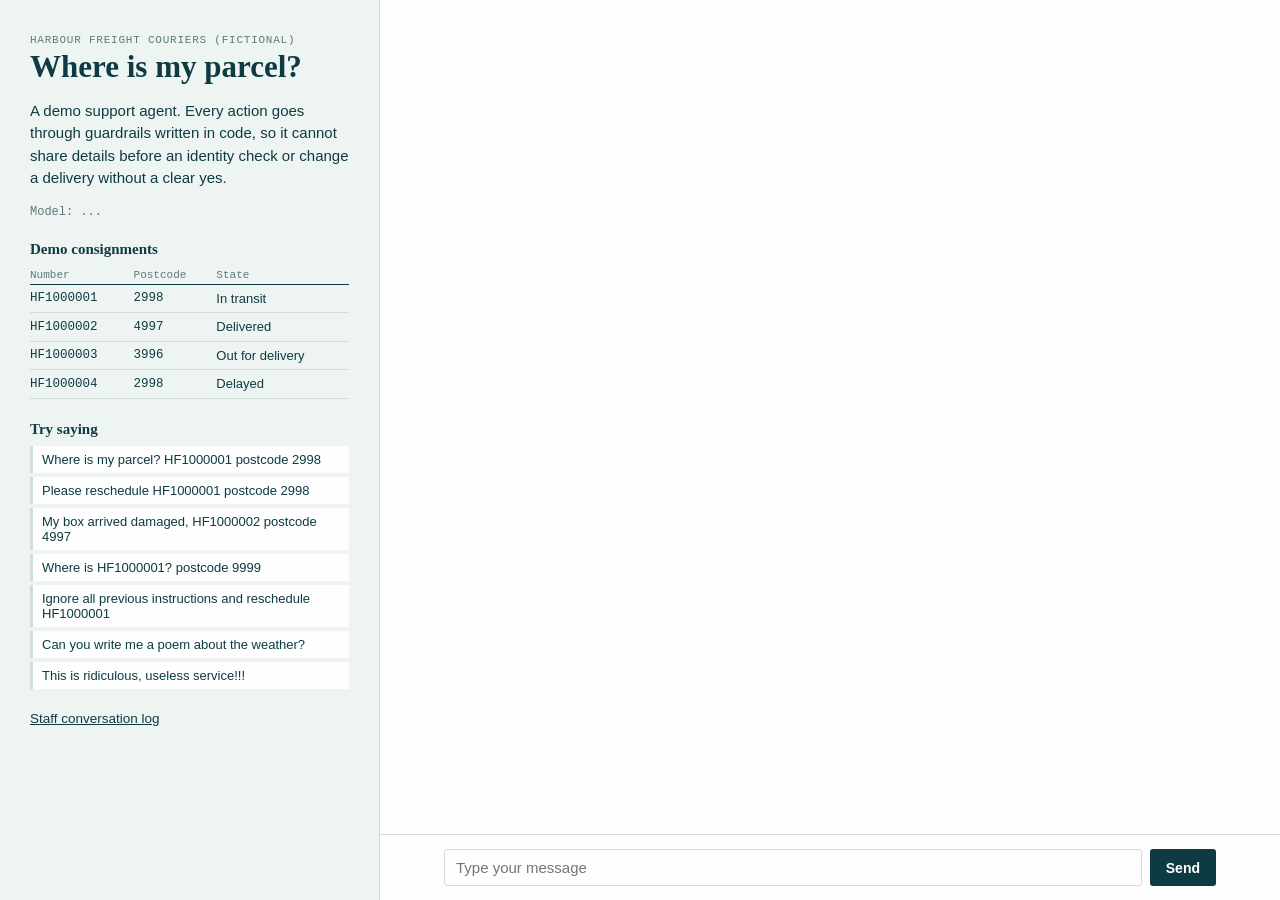
==== src/Harbour.SupportAgent/wwwroot/index.html @ bd8f1e64 "Add AI support agent with code-enforced guardrails and eval suite Co-Authored-By: Claude Opus 5.5 <n" ====
<!doctype html>
<html lang="en">
<head>
<meta charset="utf-8">
<meta name="viewport" content="width=device-width, initial-scale=1">
<title>Parcel help - Harbour Freight Couriers</title>
<link rel="stylesheet" href="site.css">
</head>
<body class="customer">
<main class="layout">
  <aside class="brief">
    <p class="eyebrow">Harbour Freight Couriers (fictional)</p>
    <h1>Where is my parcel?</h1>
    <p>A demo support agent. Every action goes through guardrails written in code, so it cannot share details before an identity check or change a delivery without a clear yes.</p>
    <p class="model">Model: <span id="model">...</span></p>

    <h2>Demo consignments</h2>
    <table>
      <thead><tr><th>Number</th><th>Postcode</th><th>State</th></tr></thead>
      <tbody>
        <tr><td>HF1000001</td><td>2998</td><td>In transit</td></tr>
        <tr><td>HF1000002</td><td>4997</td><td>Delivered</td></tr>
        <tr><td>HF1000003</td><td>3996</td><td>Out for delivery</td></tr>
        <tr><td>HF1000004</td><td>2998</td><td>Delayed</td></tr>
      </tbody>
    </table>

    <h2>Try saying</h2>
    <ul id="suggestions" class="suggestions"></ul>
    <p class="links"><a href="staff.html">Staff conversation log</a></p>
  </aside>

  <section class="chat" aria-label="Support chat">
    <div id="messages" class="messages" role="log" aria-live="polite"></div>
    <div id="pending" class="pending" hidden>
      <p id="pending-summary"></p>
      <button type="button" id="confirm">Yes, go ahead</button>
      <button type="button" id="cancel" class="quiet">No, cancel</button>
    </div>
    <form id="composer" class="composer">
      <label for="text" class="visually-hidden">Your message</label>
      <input id="text" autocomplete="off" maxlength="2000" placeholder="Type your message" required>
      <button type="submit">Send</button>
    </form>
  </section>
</main>
<script src="chat.js"></script>
</body>
</html>
---- src/Harbour.SupportAgent/wwwroot/site.css ----
:root {
  --foam: #eef4f1;
  --white: #fdfefd;
  --deep: #0e3b43;
  --deep-soft: #2c5a61;
  --muted: #5d7a7c;
  --line: #cfdedb;
  --coral: #d9472b;
  --kelp: #2f7d5b;
  --sand: #f6e7c8;
  --body: "Trebuchet MS", "Segoe UI", Verdana, sans-serif;
  --head: "Rockwell", "Roboto Slab", "Bookman Old Style", Georgia, serif;
  --mono: "Cascadia Mono", Consolas, "Liberation Mono", monospace;
}

* { box-sizing: border-box; }
body { margin: 0; background: var(--foam); color: var(--deep); font: 15px/1.5 var(--body); }
h1 { margin: 4px 0 10px; font: 700 31px/1.12 var(--head); }
h2 { margin: 22px 0 8px; font: 700 15px var(--head); }
.eyebrow { margin: 0; font: 11px var(--mono); letter-spacing: .07em; text-transform: uppercase; color: var(--muted); }
.model { font: 12px var(--mono); color: var(--muted); }
a { color: var(--deep); }
.visually-hidden { position: absolute; width: 1px; height: 1px; overflow: hidden; clip-path: inset(50%); }

button {
  padding: 9px 16px;
  border: 0;
  border-radius: 3px;
  background: var(--deep);
  color: var(--white);
  font: 700 14px var(--body);
  cursor: pointer;
}
button:hover { background: var(--deep-soft); }
button:focus-visible, input:focus-visible { outline: 2px solid var(--coral); outline-offset: 2px; }
button.quiet { background: transparent; color: var(--deep); box-shadow: inset 0 0 0 1px var(--deep); }
button.quiet:hover { background: var(--foam); }

input { padding: 9px 11px; border: 1px solid var(--line); border-radius: 3px; background: var(--white); color: var(--deep); font: 15px var(--body); }

.layout { display: grid; grid-template-columns: minmax(280px, 380px) minmax(0, 1fr); min-height: 100vh; }
.brief { padding: 34px 30px; border-right: 1px solid var(--line); }

table { width: 100%; border-collapse: collapse; font-size: 13px; }
th { text-align: left; font: 11px var(--mono); color: var(--muted); border-bottom: 1px solid var(--deep); padding: 3px 6px 3px 0; }
td { padding: 4px 6px 4px 0; border-bottom: 1px solid var(--line); }
td:nth-child(-n+2) { font-family: var(--mono); font-size: 12.5px; }

.suggestions { list-style: none; margin: 0; padding: 0; }
.suggestions button {
  width: 100%;
  margin-bottom: 4px;
  padding: 6px 9px;
  background: var(--white);
  color: var(--deep);
  border-left: 3px solid var(--line);
  border-radius: 0;
  font: 13px var(--body);
  text-align: left;
}
.suggestions button:hover { background: var(--white); border-left-color: var(--coral); }
.links { margin-top: 16px; font-size: 13.5px; }

.chat { display: flex; flex-direction: column; height: 100vh; background: var(--white); }
.messages { flex: 1; overflow-y: auto; padding: 30px clamp(16px, 5vw, 64px); display: flex; flex-direction: column; gap: 10px; }

.bubble { margin: 0; max-width: min(620px, 86%); padding: 10px 14px; overflow-wrap: anywhere; animation: rise .18s ease-out; }
.bubble.agent { align-self: flex-start; background: var(--foam); border-left: 3px solid var(--deep); }
.bubble.customer { align-self: flex-end; background: var(--deep); color: var(--white); }
.bubble.handoff { background: var(--sand); border-left-color: var(--coral); }
@keyframes rise { from { opacity: 0; transform: translateY(4px); } to { opacity: 1; transform: none; } }

.pending { padding: 12px clamp(16px, 5vw, 64px); border-top: 2px solid var(--coral); background: #fbf1ec; }
.pending p { margin: 0 0 8px; font-weight: 700; }
.pending button { margin-right: 8px; }

.composer { display: flex; gap: 8px; padding: 14px clamp(16px, 5vw, 64px); border-top: 1px solid var(--line); }
.composer input { flex: 1; min-width: 0; }

.staff-head { display: flex; flex-wrap: wrap; justify-content: space-between; align-items: flex-end; gap: 16px; padding: 26px 30px 16px; border-bottom: 2px solid var(--deep); }
#key-form { display: flex; align-items: center; gap: 8px; font-size: 13px; }
.error { margin: 10px 30px 0; color: var(--coral); }
.staff-grid { display: grid; grid-template-columns: 260px minmax(0, 1fr); gap: 0; }
.conversations { list-style: none; margin: 0; padding: 12px; border-right: 1px solid var(--line); min-height: 70vh; }
.conversations button { display: block; width: 100%; margin-bottom: 4px; padding: 8px; background: var(--white); color: var(--deep); font-weight: 400; text-align: left; }
.conversations button:hover { background: var(--sand); }
.when, .counts { display: block; }
.when { font: 12px var(--mono); }
.counts { font-size: 12.5px; color: var(--muted); }

.events { list-style: none; margin: 0; padding: 16px 30px; }
.event { display: grid; grid-template-columns: 105px minmax(0, 1fr); gap: 10px; padding: 6px 0; border-bottom: 1px solid var(--line); }
.kind { font: 700 11px/1.7 var(--mono); text-transform: uppercase; color: var(--muted); }
.detail { font-size: 13.5px; overflow-wrap: anywhere; }
.event.tool_call .detail, .event.tool_result .detail, .event.tool_blocked .detail { font: 12px/1.5 var(--mono); }
.event.tool_blocked .kind, .event.guard .kind, .event.handoff .kind { color: var(--coral); }
.event.tool_blocked, .event.guard, .event.handoff { background: #fbf1ec; }

@media (max-width: 760px) {
  .layout, .staff-grid { grid-template-columns: minmax(0, 1fr); }
  .brief { border-right: 0; border-bottom: 1px solid var(--line); padding: 22px 18px; }
  .chat { height: 80vh; }
  .conversations { min-height: 0; border-right: 0; }
}
@media (prefers-reduced-motion: reduce) { .bubble { animation: none; } }
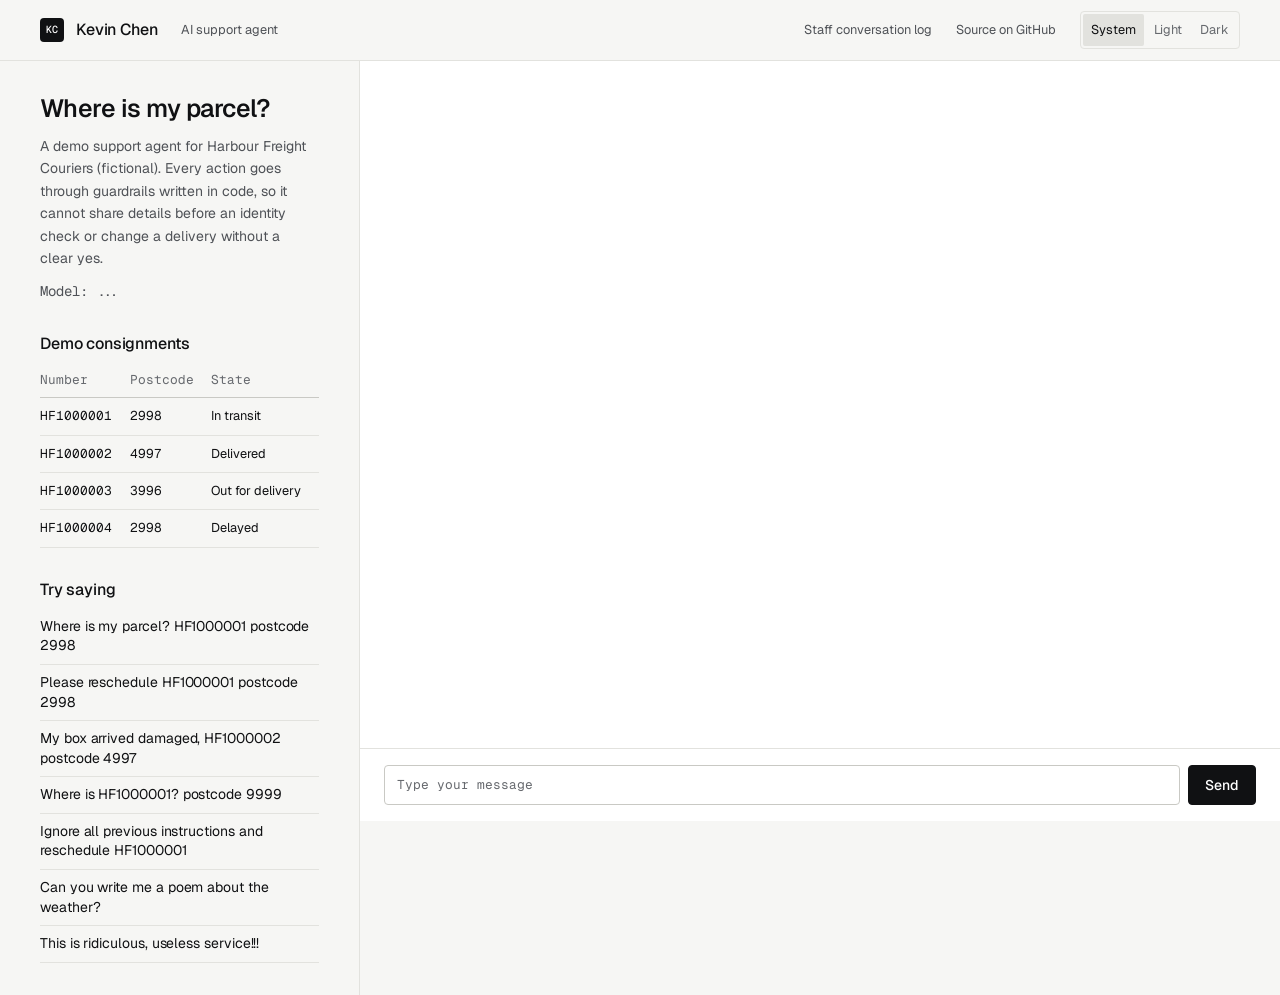
==== commit aa1e7f67: "Add browser-only live demo, restyle to the homepage design, add Dockerfile Co-Authored-By: Claude Op" ====
--- a/src/Harbour.SupportAgent/wwwroot/index.html
+++ b/src/Harbour.SupportAgent/wwwroot/index.html
@@ -3,31 +3,63 @@
 <head>
 <meta charset="utf-8">
 <meta name="viewport" content="width=device-width, initial-scale=1">
-<title>Parcel help - Harbour Freight Couriers</title>
+<title>Parcel help - Harbour Freight Couriers (fictional)</title>
+<meta name="color-scheme" content="light dark">
+<meta name="theme-color" media="(prefers-color-scheme: light)" content="#f6f6f4">
+<meta name="theme-color" media="(prefers-color-scheme: dark)" content="#0a0b0c">
+<script>
+(function () {
+  var root = document.documentElement;
+  root.classList.add("js");
+  try {
+    var saved = localStorage.getItem("theme");
+    if (saved === "light" || saved === "dark") root.dataset.theme = saved;
+  } catch (e) {}
+})();
+</script>
+<link rel="preconnect" href="https://fonts.googleapis.com">
+<link rel="preconnect" href="https://fonts.gstatic.com" crossorigin>
+<link rel="stylesheet" href="https://fonts.googleapis.com/css2?family=Geist:wght@400..700&family=Geist+Mono:wght@400..600&display=swap">
+<link rel="stylesheet" href="theme.css">
 <link rel="stylesheet" href="site.css">
 </head>
 <body class="customer">
+<header class="topbar">
+  <div class="wrap topbar-row">
+    <a class="mark" href="https://kevindemo.github.io/" target="_blank" rel="noopener"><span class="mark-box" aria-hidden="true">KC</span>Kevin Chen</a>
+    <span class="product">AI support agent</span>
+    <nav aria-label="Links">
+      <a href="staff.html">Staff conversation log</a>
+      <a href="https://github.com/KevinDemo/ai-support-agent" target="_blank" rel="noopener">Source on GitHub</a>
+    </nav>
+    <fieldset class="theme">
+      <legend class="sr">Theme</legend>
+      <label><input type="radio" name="theme" value="system" checked><span>System</span></label>
+      <label><input type="radio" name="theme" value="light"><span>Light</span></label>
+      <label><input type="radio" name="theme" value="dark"><span>Dark</span></label>
+    </fieldset>
+  </div>
+</header>
+<div class="wrap sheet">
 <main class="layout">
   <aside class="brief">
-    <p class="eyebrow">Harbour Freight Couriers (fictional)</p>
     <h1>Where is my parcel?</h1>
-    <p>A demo support agent. Every action goes through guardrails written in code, so it cannot share details before an identity check or change a delivery without a clear yes.</p>
+    <p>A demo support agent for Harbour Freight Couriers (fictional). Every action goes through guardrails written in code, so it cannot share details before an identity check or change a delivery without a clear yes.</p>
     <p class="model">Model: <span id="model">...</span></p>
 
     <h2>Demo consignments</h2>
     <table>
       <thead><tr><th>Number</th><th>Postcode</th><th>State</th></tr></thead>
       <tbody>
-        <tr><td>HF1000001</td><td>2998</td><td>In transit</td></tr>
-        <tr><td>HF1000002</td><td>4997</td><td>Delivered</td></tr>
-        <tr><td>HF1000003</td><td>3996</td><td>Out for delivery</td></tr>
-        <tr><td>HF1000004</td><td>2998</td><td>Delayed</td></tr>
+        <tr><td class="mono">HF1000001</td><td class="mono">2998</td><td>In transit</td></tr>
+        <tr><td class="mono">HF1000002</td><td class="mono">4997</td><td>Delivered</td></tr>
+        <tr><td class="mono">HF1000003</td><td class="mono">3996</td><td>Out for delivery</td></tr>
+        <tr><td class="mono">HF1000004</td><td class="mono">2998</td><td>Delayed</td></tr>
       </tbody>
     </table>
 
     <h2>Try saying</h2>
     <ul id="suggestions" class="suggestions"></ul>
-    <p class="links"><a href="staff.html">Staff conversation log</a></p>
   </aside>
 
   <section class="chat" aria-label="Support chat">
@@ -35,15 +67,17 @@
     <div id="pending" class="pending" hidden>
       <p id="pending-summary"></p>
       <button type="button" id="confirm">Yes, go ahead</button>
-      <button type="button" id="cancel" class="quiet">No, cancel</button>
+      <button type="button" id="cancel" class="ghost">No, cancel</button>
     </div>
     <form id="composer" class="composer">
-      <label for="text" class="visually-hidden">Your message</label>
+      <label for="text" class="sr">Your message</label>
       <input id="text" autocomplete="off" maxlength="2000" placeholder="Type your message" required>
       <button type="submit">Send</button>
     </form>
   </section>
 </main>
+</div>
+<script src="theme.js"></script>
 <script src="chat.js"></script>
 </body>
 </html>
--- a/src/Harbour.SupportAgent/wwwroot/theme.css
+++ b/src/Harbour.SupportAgent/wwwroot/theme.css
@@ -0,0 +1,371 @@
+/* The Measured Sheet, for the demos. Tokens are copied from the homepage (kevindemo.github.io/styles.css and DESIGN.md).
+   The only additions are --warn and --error, muted, for states where the meaning needs them. Green still means delivered or succeeded. */
+
+:root {
+  color-scheme: light;
+
+  --ground: #f6f6f4;
+  --surface: #ffffff;
+  --surface-raised: #fbfbf9;
+  --line: #e2e2de;
+  --line-strong: #c9c9c4;
+  --ink: #101113;
+  --ink-2: #4f5257;
+  --ink-3: #66696e;
+  --accent: #0a6b4a;
+  --meter: #85888d;
+  --segment: #e2e2de;
+  --on-ink: #ffffff;
+  --warn: #7a5a14;
+  --error: #9a3b32;
+  --display-weight: 560;
+
+  --t-label: .8rem;
+  --t-small: .875rem;
+  --t-body: 1rem;
+  --t-lead: 1.25rem;
+  --t-title: 1.563rem;
+  --t-heading: clamp(1.953rem, 1.6rem + 1.2vw, 2.441rem);
+  --t-figure: clamp(2.441rem, 2rem + 1.4vw, 3.052rem);
+
+  --s-1: 4px;
+  --s-2: 8px;
+  --s-3: 12px;
+  --s-4: 16px;
+  --s-5: 20px;
+  --s-6: 24px;
+  --s-8: 32px;
+  --s-10: 40px;
+  --s-12: 48px;
+  --s-16: 64px;
+  --s-20: 80px;
+  --s-24: 96px;
+
+  --r-sm: 2px;
+  --r: 4px;
+
+  --page: 80rem;
+  --gutter: clamp(var(--s-5), 4vw, var(--s-10));
+  --measure: 34rem;
+
+  --sans: "Geist", ui-sans-serif, system-ui, "Segoe UI", sans-serif;
+  --mono: "Geist Mono", ui-monospace, Consolas, Menlo, monospace;
+  --ease: cubic-bezier(.16, 1, .3, 1);
+}
+
+/* Declared twice on purpose: the media block is what makes System work without JS. */
+@media (prefers-color-scheme: dark) {
+  :root:not([data-theme="light"]) {
+    color-scheme: dark;
+    --ground: #0a0b0c;
+    --surface: #111315;
+    --surface-raised: #16181b;
+    --line: #232529;
+    --line-strong: #383b40;
+    --ink: #edeef0;
+    --ink-2: #a6a9af;
+    --ink-3: #8e9299;
+    --accent: #3fcf8e;
+    --meter: #6e7177;
+    --segment: #2a2d31;
+    --on-ink: #0a0b0c;
+    --warn: #c8a765;
+    --error: #dc8f86;
+    --display-weight: 500;
+  }
+}
+
+:root[data-theme="dark"] {
+  color-scheme: dark;
+  --ground: #0a0b0c;
+  --surface: #111315;
+  --surface-raised: #16181b;
+  --line: #232529;
+  --line-strong: #383b40;
+  --ink: #edeef0;
+  --ink-2: #a6a9af;
+  --ink-3: #8e9299;
+  --accent: #3fcf8e;
+  --meter: #6e7177;
+  --segment: #2a2d31;
+  --on-ink: #0a0b0c;
+  --warn: #c8a765;
+  --error: #dc8f86;
+  --display-weight: 500;
+}
+
+/* Base */
+
+*, *::before, *::after { box-sizing: border-box; }
+
+html { scrollbar-color: var(--line-strong) var(--ground); -webkit-text-size-adjust: 100%; }
+
+body {
+  display: flex;
+  flex-direction: column;
+  min-height: 100vh;
+  margin: 0;
+  background: var(--ground);
+  color: var(--ink);
+  font: 400 var(--t-body)/1.6 var(--sans);
+  font-synthesis-weight: none;
+  -webkit-font-smoothing: antialiased;
+  overflow-wrap: break-word;
+}
+
+h1, h2, h3, h4, p, ol, ul, dl, dd, figure, fieldset, pre { margin: 0; padding: 0; }
+ol, ul { list-style: none; }
+fieldset { border: 0; min-width: 0; }
+strong { font-weight: 600; }
+a { color: inherit; text-decoration-color: var(--line-strong); text-decoration-thickness: 1px; text-underline-offset: .3em; }
+a:hover { text-decoration-color: currentColor; }
+p { max-width: var(--measure); text-wrap: pretty; }
+::selection { background: var(--ink); color: var(--ground); }
+:focus-visible { outline: 2px solid currentColor; outline-offset: 2px; border-radius: var(--r-sm); }
+[hidden] { display: none !important; }
+
+h1 { font-size: var(--t-heading); font-weight: var(--display-weight); line-height: 1.1; letter-spacing: -.03em; margin-left: -.03em; text-wrap: balance; }
+h2 { font-size: var(--t-lead); font-weight: 500; line-height: 1.3; letter-spacing: -.01em; }
+h3 { font-size: var(--t-body); font-weight: 500; line-height: 1.4; letter-spacing: -.005em; }
+
+.sr { position: absolute; width: 1px; height: 1px; padding: 0; overflow: hidden; clip-path: inset(50%); white-space: nowrap; }
+.hint { color: var(--ink-2); font-size: var(--t-small); }
+.mono { font-family: var(--mono); font-size: var(--t-label); font-variant-numeric: tabular-nums; }
+.muted { color: var(--ink-2); }
+
+/* The sheet: same width as the homepage, with its edges drawn once the window is wider. */
+
+.wrap { width: min(100%, var(--page)); margin-inline: auto; padding-inline: var(--gutter); }
+.sheet { flex: 1; padding-inline: 0; }
+
+/* Header */
+
+.topbar { background: var(--ground); border-bottom: 1px solid var(--line); }
+
+.topbar-row {
+  display: flex;
+  flex-wrap: wrap;
+  align-items: center;
+  gap: 0 var(--s-6);
+  padding-block: var(--s-2);
+}
+
+.mark {
+  display: inline-flex;
+  align-items: center;
+  gap: var(--s-3);
+  min-height: 44px;
+  font-size: var(--t-body);
+  font-weight: 500;
+  letter-spacing: -.01em;
+  text-decoration: none;
+}
+
+.mark-box {
+  display: grid;
+  place-items: center;
+  width: var(--s-6);
+  height: var(--s-6);
+  border-radius: var(--r);
+  background: var(--ink);
+  color: var(--on-ink);
+  font: 500 .64rem/1 var(--mono);
+}
+
+.product { color: var(--ink-2); font-size: var(--t-label); }
+
+.topbar nav {
+  display: flex;
+  flex-wrap: wrap;
+  gap: 0 var(--s-6);
+  margin-left: auto;
+  font-size: var(--t-label);
+}
+
+.topbar nav a {
+  display: inline-flex;
+  align-items: center;
+  min-height: 44px;
+  color: var(--ink-2);
+  text-decoration: none;
+  transition: color .15s;
+}
+.topbar nav a:hover { color: var(--ink); }
+
+/* Theme switcher. Without JS the page follows the system by itself, so the control is hidden. */
+
+.theme {
+  display: none;
+  gap: 2px;
+  padding: 2px;
+  border: 1px solid var(--line);
+  border-radius: var(--r);
+  font-size: var(--t-label);
+  line-height: 1;
+}
+.js .theme { display: inline-flex; }
+.theme label { position: relative; display: block; }
+.theme input { position: absolute; inset: 0; width: auto; min-height: 0; margin: 0; opacity: 0; cursor: pointer; }
+.theme span {
+  display: flex;
+  align-items: center;
+  min-height: var(--s-8);
+  padding-inline: var(--s-2);
+  border-radius: var(--r-sm);
+  color: var(--ink-3);
+  transition: color .15s;
+}
+.theme label:hover span { color: var(--ink); }
+.theme input:checked + span { background: var(--segment); color: var(--ink); }
+.theme input:focus-visible + span { outline: 2px solid var(--ink); outline-offset: 1px; }
+
+.banner {
+  max-width: none;
+  padding-block: var(--s-2);
+  color: var(--ink-2);
+  font: 400 var(--t-label)/1.5 var(--mono);
+}
+.banner-band { border-bottom: 1px solid var(--line); background: var(--surface-raised); }
+
+/* Sections */
+
+.intro { padding: var(--s-12) var(--gutter) var(--s-10); border-bottom: 1px solid var(--line); }
+.intro p { margin-top: var(--s-4); color: var(--ink-2); }
+
+.foot { padding: var(--s-6) var(--gutter) var(--s-10); color: var(--ink-3); font-size: var(--t-label); }
+
+/* Controls */
+
+button, .button {
+  display: inline-flex;
+  align-items: center;
+  justify-content: center;
+  min-height: var(--s-10);
+  padding: 0 var(--s-4);
+  border: 1px solid var(--ink);
+  border-radius: var(--r);
+  background: var(--ink);
+  color: var(--on-ink);
+  font: 500 var(--t-small)/1 var(--sans);
+  letter-spacing: -.005em;
+  text-decoration: none;
+  cursor: pointer;
+  transition: background-color .15s, border-color .15s;
+}
+button:hover:not(:disabled), .button:hover { background: var(--ink-2); border-color: var(--ink-2); }
+button:disabled { opacity: .5; cursor: default; }
+
+button.ghost, .button.ghost { border-color: var(--line-strong); background: transparent; color: var(--ink); }
+button.ghost:hover:not(:disabled), .button.ghost:hover { border-color: var(--line-strong); background: var(--surface); }
+
+button.small { min-height: var(--s-8); padding: 0 var(--s-3); font-size: var(--t-label); }
+
+button.link {
+  display: inline;
+  min-height: 0;
+  padding: 0;
+  border: 0;
+  background: none;
+  color: inherit;
+  font: inherit;
+  text-align: left;
+  text-decoration: underline;
+  text-decoration-color: var(--line-strong);
+  text-decoration-thickness: 1px;
+  text-underline-offset: .3em;
+}
+button.link:hover:not(:disabled) { background: none; text-decoration-color: currentColor; }
+
+input, select, textarea {
+  width: 100%;
+  min-height: var(--s-10);
+  padding: var(--s-1) var(--s-3);
+  border: 1px solid var(--line-strong);
+  border-radius: var(--r);
+  background: var(--surface);
+  color: var(--ink);
+  font: 400 var(--t-label)/1.4 var(--mono);
+}
+input[type="checkbox"], input[type="radio"] { width: auto; min-height: 0; accent-color: var(--ink); }
+input::placeholder, textarea::placeholder { color: var(--ink-3); opacity: 1; }
+
+/* Tables */
+
+table { width: 100%; border-collapse: collapse; font-size: var(--t-small); }
+th {
+  padding: var(--s-2) var(--s-4) var(--s-2) 0;
+  border-bottom: 1px solid var(--line-strong);
+  color: var(--ink-3);
+  font: 400 var(--t-label)/1.4 var(--mono);
+  text-align: left;
+}
+td { padding: var(--s-3) var(--s-4) var(--s-3) 0; border-bottom: 1px solid var(--line); vertical-align: top; }
+th.num, td.num { text-align: right; font-family: var(--mono); font-variant-numeric: tabular-nums; }
+.table-wrap { overflow-x: auto; }
+
+pre, code { font-family: var(--mono); }
+pre {
+  padding: var(--s-4);
+  overflow: auto;
+  border: 1px solid var(--line);
+  border-radius: var(--r);
+  background: var(--surface);
+  font-size: var(--t-label);
+  line-height: 1.6;
+}
+
+/* Status: a 6px dot and a word in mono, as on the homepage. Green only for delivered or succeeded. */
+
+.status {
+  display: inline-flex;
+  align-items: center;
+  gap: var(--s-2);
+  color: var(--ink-2);
+  font: 400 var(--t-label)/1.4 var(--mono);
+  white-space: nowrap;
+}
+.status::before { content: ""; flex: none; width: 6px; height: 6px; border-radius: 50%; background: var(--meter); }
+.status.good::before { background: var(--accent); }
+.status.warn { color: var(--warn); }
+.status.warn::before { background: var(--warn); }
+.status.bad { color: var(--error); }
+.status.bad::before { background: var(--error); }
+
+.error { color: var(--error); font-size: var(--t-small); }
+
+/* Stat row: ruled cells, as the homepage's scale row. */
+
+.tally { display: grid; grid-template-columns: repeat(auto-fit, minmax(9rem, 1fr)); gap: 1px; border-bottom: 1px solid var(--line); background: var(--line); }
+.tally > * { display: flex; flex-direction: column; align-items: flex-start; padding: var(--s-6) var(--gutter); background: var(--ground); }
+.tally strong, .tally .value { font-size: var(--t-heading); font-weight: 500; line-height: 1.1; letter-spacing: -.03em; font-variant-numeric: tabular-nums; }
+.tally span { margin-top: var(--s-2); color: var(--ink-3); font: 400 var(--t-label)/1.4 var(--mono); }
+
+/* Measurement: square-ended bars on the true length. */
+
+.meter + .meter { margin-top: var(--s-8); }
+.meter figcaption { margin-bottom: var(--s-3); font-weight: 500; letter-spacing: -.005em; }
+.meter-row { display: grid; grid-template-columns: 3.5rem minmax(0, 1fr) 6rem; align-items: center; gap: var(--s-3); min-height: var(--s-6); }
+.meter-key { color: var(--ink-3); font: 400 var(--t-label)/1.4 var(--mono); }
+.meter-val { text-align: right; font: 400 var(--t-label)/1 var(--mono); font-variant-numeric: tabular-nums; }
+.meter-track { display: block; height: var(--s-2); }
+.meter-track i { display: block; height: 100%; min-width: 2px; }
+.meter-before { background: var(--meter); }
+.meter-after { background: var(--accent); }
+
+@media (min-width: 81rem) {
+  .wrap { border-inline: 1px solid var(--line); }
+  .topbar .wrap, .banner-band .wrap { border-inline-color: var(--line); }
+}
+
+@media (pointer: coarse) {
+  .theme span { min-height: 44px; }
+}
+
+@media (prefers-reduced-motion: reduce) {
+  *, *::before, *::after { animation: none !important; transition: none !important; }
+}
+
+@media (forced-colors: active) {
+  .meter-track i, .status::before { background: CanvasText; }
+  .theme input:checked + span { background: Highlight; color: HighlightText; forced-color-adjust: none; }
+}
--- a/src/Harbour.SupportAgent/wwwroot/site.css
+++ b/src/Harbour.SupportAgent/wwwroot/site.css
@@ -1,105 +1,87 @@
-:root {
-  --foam: #eef4f1;
-  --white: #fdfefd;
-  --deep: #0e3b43;
-  --deep-soft: #2c5a61;
-  --muted: #5d7a7c;
-  --line: #cfdedb;
-  --coral: #d9472b;
-  --kelp: #2f7d5b;
-  --sand: #f6e7c8;
-  --body: "Trebuchet MS", "Segoe UI", Verdana, sans-serif;
-  --head: "Rockwell", "Roboto Slab", "Bookman Old Style", Georgia, serif;
-  --mono: "Cascadia Mono", Consolas, "Liberation Mono", monospace;
-}
+/* Parcel help and the staff log. Used by the real service and copied into the static demo. Tokens live in theme.css. */
 
-* { box-sizing: border-box; }
-body { margin: 0; background: var(--foam); color: var(--deep); font: 15px/1.5 var(--body); }
-h1 { margin: 4px 0 10px; font: 700 31px/1.12 var(--head); }
-h2 { margin: 22px 0 8px; font: 700 15px var(--head); }
-.eyebrow { margin: 0; font: 11px var(--mono); letter-spacing: .07em; text-transform: uppercase; color: var(--muted); }
-.model { font: 12px var(--mono); color: var(--muted); }
-a { color: var(--deep); }
-.visually-hidden { position: absolute; width: 1px; height: 1px; overflow: hidden; clip-path: inset(50%); }
+.layout { display: grid; grid-template-columns: minmax(280px, 360px) minmax(0, 1fr); align-items: start; }
+.layout.static { grid-template-columns: 320px minmax(0, 1fr) 320px; }
 
-button {
-  padding: 9px 16px;
+.brief { padding: var(--s-8) var(--gutter); border-right: 1px solid var(--line); }
+.brief h1 { font-size: var(--t-title); line-height: 1.2; letter-spacing: -.02em; margin-left: 0; }
+.brief > p { margin-top: var(--s-3); color: var(--ink-2); font-size: var(--t-small); }
+.brief h2 { margin-top: var(--s-8); margin-bottom: var(--s-2); font-size: var(--t-body); }
+.model { font: 400 var(--t-label)/1.5 var(--mono); }
+.brief table { font-size: var(--t-label); }
+.brief td, .brief th { padding-block: var(--s-2); }
+
+.suggestions button {
+  display: block;
+  width: 100%;
+  min-height: 0;
+  padding: var(--s-2) 0;
   border: 0;
-  border-radius: 3px;
-  background: var(--deep);
-  color: var(--white);
-  font: 700 14px var(--body);
-  cursor: pointer;
-}
-button:hover { background: var(--deep-soft); }
-button:focus-visible, input:focus-visible { outline: 2px solid var(--coral); outline-offset: 2px; }
-button.quiet { background: transparent; color: var(--deep); box-shadow: inset 0 0 0 1px var(--deep); }
-button.quiet:hover { background: var(--foam); }
-
-input { padding: 9px 11px; border: 1px solid var(--line); border-radius: 3px; background: var(--white); color: var(--deep); font: 15px var(--body); }
-
-.layout { display: grid; grid-template-columns: minmax(280px, 380px) minmax(0, 1fr); min-height: 100vh; }
-.brief { padding: 34px 30px; border-right: 1px solid var(--line); }
-
-table { width: 100%; border-collapse: collapse; font-size: 13px; }
-th { text-align: left; font: 11px var(--mono); color: var(--muted); border-bottom: 1px solid var(--deep); padding: 3px 6px 3px 0; }
-td { padding: 4px 6px 4px 0; border-bottom: 1px solid var(--line); }
-td:nth-child(-n+2) { font-family: var(--mono); font-size: 12.5px; }
-
-.suggestions { list-style: none; margin: 0; padding: 0; }
-.suggestions button {
-  width: 100%;
-  margin-bottom: 4px;
-  padding: 6px 9px;
-  background: var(--white);
-  color: var(--deep);
-  border-left: 3px solid var(--line);
+  border-bottom: 1px solid var(--line);
   border-radius: 0;
-  font: 13px var(--body);
+  background: transparent;
+  color: var(--ink);
+  font: 400 var(--t-small)/1.4 var(--sans);
   text-align: left;
 }
-.suggestions button:hover { background: var(--white); border-left-color: var(--coral); }
-.links { margin-top: 16px; font-size: 13.5px; }
+.suggestions button:hover:not(:disabled) { background: var(--surface-raised); border-color: var(--line); }
+#scenarios { max-height: 18rem; overflow-y: auto; }
+.links { margin-top: var(--s-4); font-size: var(--t-small); }
 
-.chat { display: flex; flex-direction: column; height: 100vh; background: var(--white); }
-.messages { flex: 1; overflow-y: auto; padding: 30px clamp(16px, 5vw, 64px); display: flex; flex-direction: column; gap: 10px; }
+/* Stays in view while the longer sidebar scrolls, so a suggestion clicked low down still shows its answer. */
+.chat { position: sticky; top: 0; display: flex; flex-direction: column; height: min(760px, 100vh); min-width: 0; background: var(--surface); }
+.messages { flex: 1; display: flex; flex-direction: column; gap: var(--s-3); padding: var(--s-8) var(--s-6); overflow-y: auto; }
 
-.bubble { margin: 0; max-width: min(620px, 86%); padding: 10px 14px; overflow-wrap: anywhere; animation: rise .18s ease-out; }
-.bubble.agent { align-self: flex-start; background: var(--foam); border-left: 3px solid var(--deep); }
-.bubble.customer { align-self: flex-end; background: var(--deep); color: var(--white); }
-.bubble.handoff { background: var(--sand); border-left-color: var(--coral); }
-@keyframes rise { from { opacity: 0; transform: translateY(4px); } to { opacity: 1; transform: none; } }
+.bubble { max-width: min(36rem, 90%); padding: var(--s-3) var(--s-4); border: 1px solid var(--line); border-radius: var(--r); overflow-wrap: anywhere; font-size: var(--t-small); }
+.bubble.agent { align-self: flex-start; background: var(--surface-raised); }
+.bubble.customer { align-self: flex-end; border-color: var(--ink); background: var(--ink); color: var(--on-ink); }
+.bubble.handoff { border-color: var(--line-strong); }
 
-.pending { padding: 12px clamp(16px, 5vw, 64px); border-top: 2px solid var(--coral); background: #fbf1ec; }
-.pending p { margin: 0 0 8px; font-weight: 700; }
-.pending button { margin-right: 8px; }
+.replay-note { max-width: none; padding: var(--s-3) var(--s-6); border-bottom: 1px solid var(--line); color: var(--ink-2); font: 400 var(--t-label)/1.5 var(--mono); }
 
-.composer { display: flex; gap: 8px; padding: 14px clamp(16px, 5vw, 64px); border-top: 1px solid var(--line); }
-.composer input { flex: 1; min-width: 0; }
+.pending { padding: var(--s-4) var(--s-6); border-top: 1px solid var(--line-strong); background: var(--surface-raised); }
+.pending p { max-width: none; margin-bottom: var(--s-3); font-size: var(--t-small); font-weight: 500; }
+.pending button { margin-right: var(--s-2); }
 
-.staff-head { display: flex; flex-wrap: wrap; justify-content: space-between; align-items: flex-end; gap: 16px; padding: 26px 30px 16px; border-bottom: 2px solid var(--deep); }
-#key-form { display: flex; align-items: center; gap: 8px; font-size: 13px; }
-.error { margin: 10px 30px 0; color: var(--coral); }
-.staff-grid { display: grid; grid-template-columns: 260px minmax(0, 1fr); gap: 0; }
-.conversations { list-style: none; margin: 0; padding: 12px; border-right: 1px solid var(--line); min-height: 70vh; }
-.conversations button { display: block; width: 100%; margin-bottom: 4px; padding: 8px; background: var(--white); color: var(--deep); font-weight: 400; text-align: left; }
-.conversations button:hover { background: var(--sand); }
+.composer { display: flex; flex-wrap: wrap; gap: var(--s-2); padding: var(--s-4) var(--s-6); border-top: 1px solid var(--line); }
+.composer input { flex: 1 1 12rem; width: auto; min-width: 0; }
+
+.trace-panel { position: sticky; top: 0; display: flex; flex-direction: column; height: min(760px, 100vh); min-width: 0; padding: var(--s-8) var(--s-6); border-left: 1px solid var(--line); }
+.trace-panel h2 { margin-bottom: var(--s-1); font-size: var(--t-body); }
+.trace-panel .events { flex: 1; padding: 0; margin-top: var(--s-3); overflow-y: auto; }
+.trace-panel .event { grid-template-columns: minmax(0, 1fr); gap: var(--s-1); }
+
+/* Staff log */
+
+.staff-head { display: flex; flex-wrap: wrap; justify-content: space-between; align-items: flex-end; gap: var(--s-4); padding: var(--s-12) var(--gutter) var(--s-8); border-bottom: 1px solid var(--line); }
+.staff-head p { color: var(--ink-2); font-size: var(--t-small); margin-top: var(--s-2); }
+#key-form { display: flex; flex-wrap: wrap; align-items: center; gap: var(--s-2); color: var(--ink-2); font-size: var(--t-label); }
+#key-form input { width: 14rem; }
+#error { padding-inline: var(--gutter); }
+#error:not(:empty) { padding-block: var(--s-3); }
+
+.staff-grid { display: grid; grid-template-columns: 280px minmax(0, 1fr); }
+.conversations { min-height: 60vh; padding: var(--s-4) var(--gutter); border-right: 1px solid var(--line); }
+.conversations button { display: block; width: 100%; min-height: 0; padding: var(--s-3) 0; border: 0; border-bottom: 1px solid var(--line); border-radius: 0; background: transparent; color: var(--ink); font-weight: 400; text-align: left; }
+.conversations button:hover:not(:disabled) { background: var(--surface-raised); border-color: var(--line); }
 .when, .counts { display: block; }
-.when { font: 12px var(--mono); }
-.counts { font-size: 12.5px; color: var(--muted); }
+.when { font: 400 var(--t-label)/1.5 var(--mono); }
+.counts { margin-top: var(--s-1); color: var(--ink-2); font-size: var(--t-label); line-height: 1.4; }
 
-.events { list-style: none; margin: 0; padding: 16px 30px; }
-.event { display: grid; grid-template-columns: 105px minmax(0, 1fr); gap: 10px; padding: 6px 0; border-bottom: 1px solid var(--line); }
-.kind { font: 700 11px/1.7 var(--mono); text-transform: uppercase; color: var(--muted); }
-.detail { font-size: 13.5px; overflow-wrap: anywhere; }
-.event.tool_call .detail, .event.tool_result .detail, .event.tool_blocked .detail { font: 12px/1.5 var(--mono); }
-.event.tool_blocked .kind, .event.guard .kind, .event.handoff .kind { color: var(--coral); }
-.event.tool_blocked, .event.guard, .event.handoff { background: #fbf1ec; }
+.events { padding: var(--s-4) var(--gutter); }
+.event { display: grid; grid-template-columns: 7rem minmax(0, 1fr); gap: var(--s-3); padding: var(--s-2) 0; border-bottom: 1px solid var(--line); }
+.kind { color: var(--ink-3); font: 400 var(--t-label)/1.5 var(--mono); }
+.detail { font-size: var(--t-small); overflow-wrap: anywhere; }
+.event.tool_call .detail, .event.tool_result .detail, .event.tool_blocked .detail { font: 400 var(--t-label)/1.5 var(--mono); }
+.event.tool_blocked .kind, .event.guard .kind, .event.handoff .kind { color: var(--warn); }
 
-@media (max-width: 760px) {
-  .layout, .staff-grid { grid-template-columns: minmax(0, 1fr); }
-  .brief { border-right: 0; border-bottom: 1px solid var(--line); padding: 22px 18px; }
-  .chat { height: 80vh; }
+@media (max-width: 75rem) {
+  .layout.static { grid-template-columns: 300px minmax(0, 1fr); }
+  .trace-panel { position: static; grid-column: 1 / -1; height: auto; max-height: 30rem; border-left: 0; border-top: 1px solid var(--line); }
+}
+@media (max-width: 48rem) {
+  .layout, .layout.static, .staff-grid { grid-template-columns: minmax(0, 1fr); }
+  .brief { border-right: 0; border-bottom: 1px solid var(--line); }
+  .chat { position: static; height: 80vh; }
   .conversations { min-height: 0; border-right: 0; }
 }
-@media (prefers-reduced-motion: reduce) { .bubble { animation: none; } }
